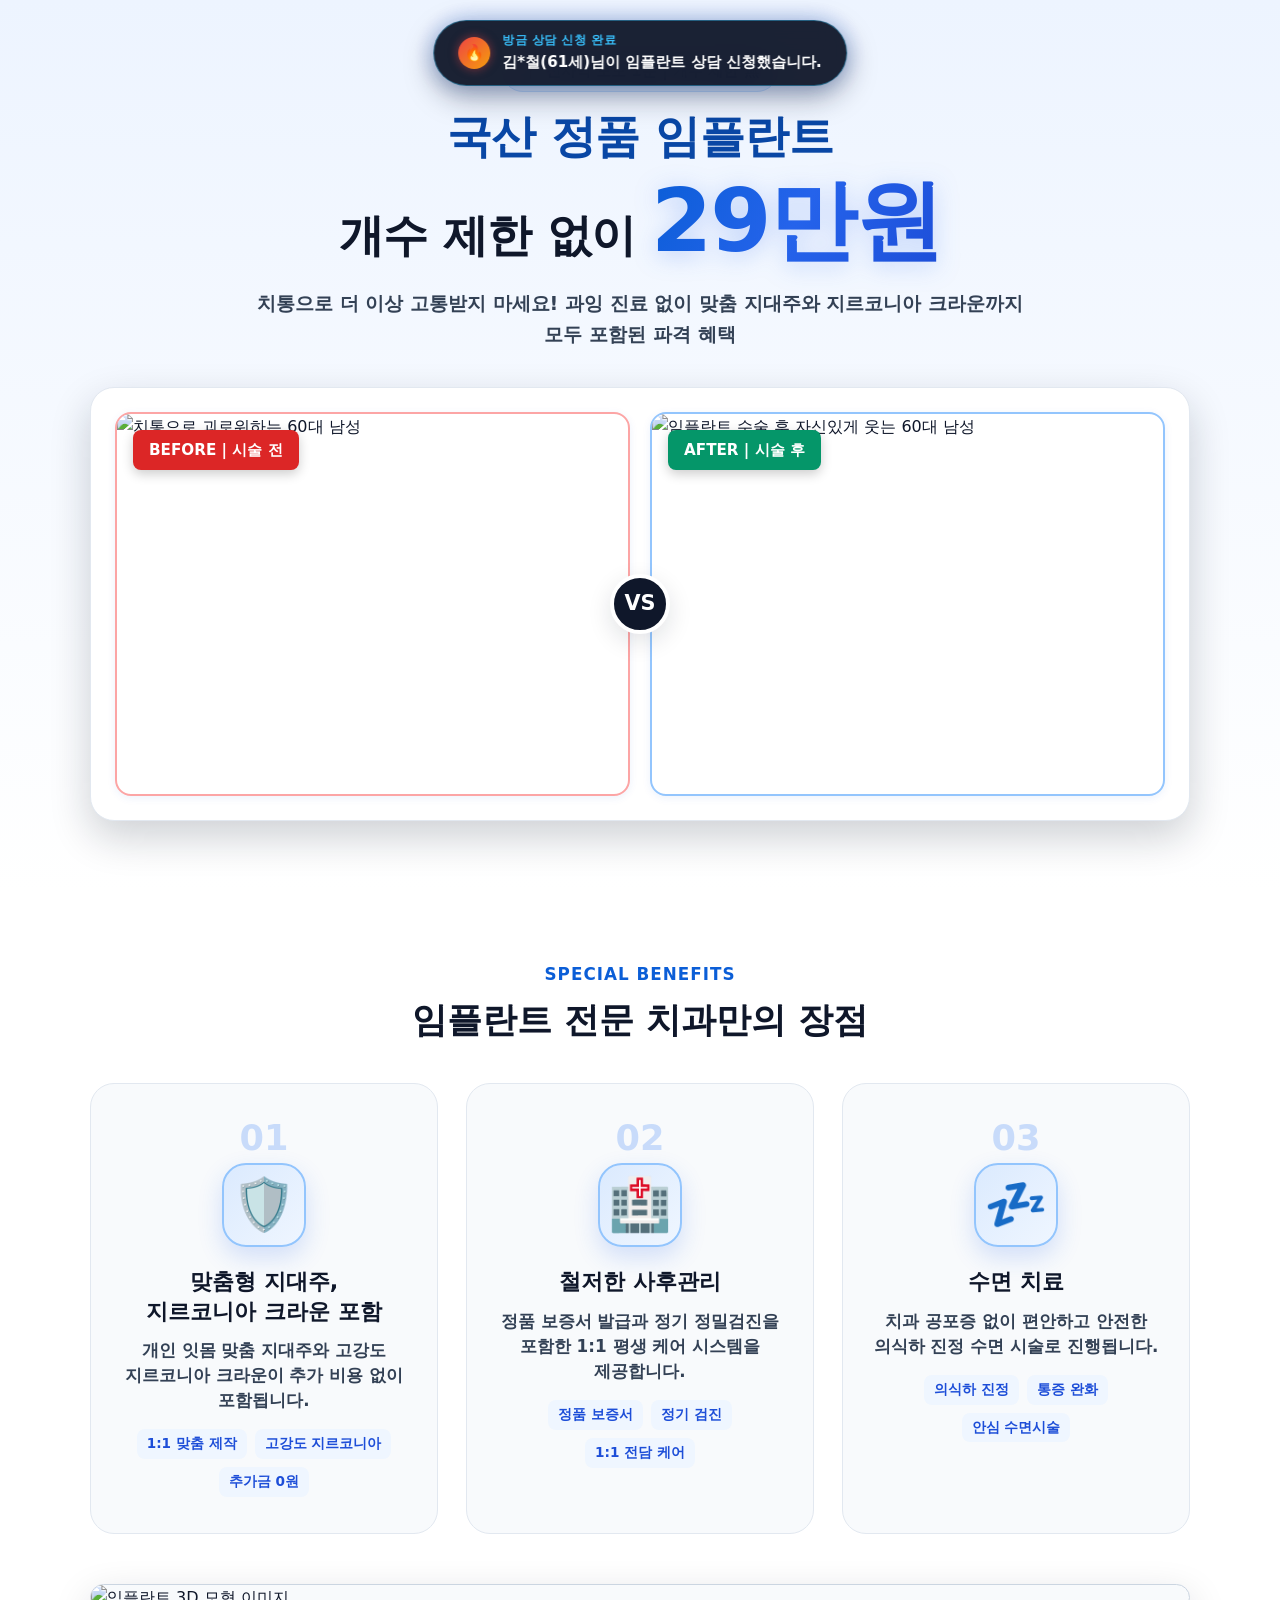
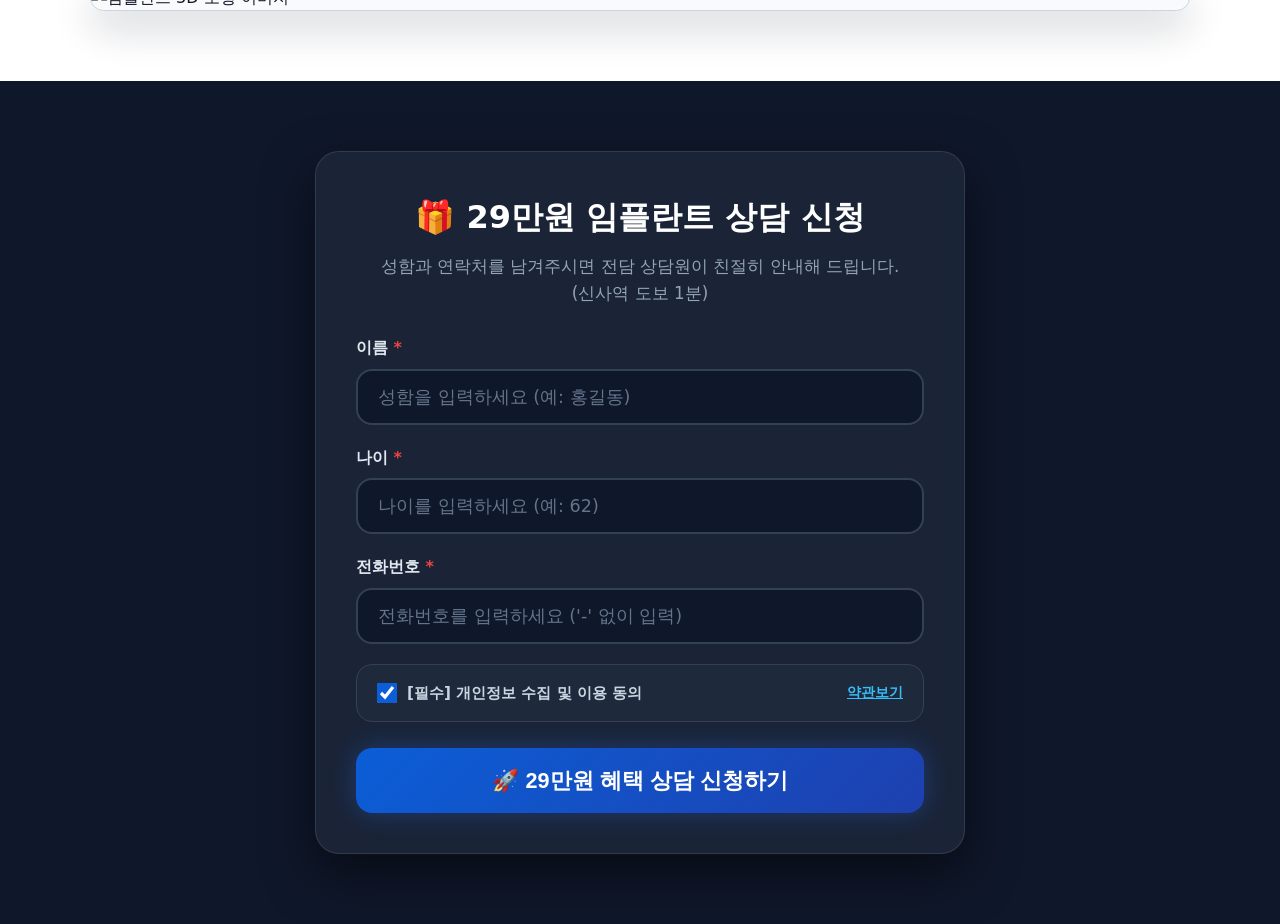
==== kdental/index.html @ 8c5d3102 "Add files via upload" ====
<!DOCTYPE html>
<html lang="ko">
<head>
  <meta charset="UTF-8">
  <meta name="viewport" content="width=device-width, initial-scale=1.0">
  <meta name="description" content="국산 정품 임플란트 개수 제한 없이 29만원! 맞춤형 지대주, 지르코니아 크라운 포함, 철저한 사후관리, 수면 치료. 신사역 도보 1분 위치.">
  <title>국산 정품 임플란트 29만원 | 신사역 도보 1분</title>
  <link rel="stylesheet" href="styles.css">
</head>
<body>

  <!-- Floating Real-time Rolling Toast Notification (3초마다 롤링) -->
  <div class="rolling-toast-popup" id="rollingToast">
    <div class="rolling-toast-icon">🔥</div>
    <div class="rolling-toast-info">
      <span class="rolling-toast-tag">방금 상담 신청 완료</span>
      <span class="rolling-toast-msg" id="rollingToastText">김*철(61세)님이 임플란트 상담 신청했습니다.</span>
    </div>
  </div>

  <!-- Hero Section -->
  <section class="hero-section" style="padding-top: 50px;">
    <div class="container">
      <div class="hero-header">
        <span class="hero-sub-badge">📍 신사역 도보 1분 | 개수 제한 無</span>
        <h1 class="hero-title">
          <strong class="highlight-bold">국산 정품 임플란트</strong><br>
          개수 제한 없이 <span class="price-highlight-massive">29만원</span>
        </h1>
        <p class="hero-desc">
          치통으로 더 이상 고통받지 마세요! 과잉 진료 없이 <strong>맞춤 지대주와 지르코니아 크라운까지 모두 포함</strong>된 파격 혜택
        </p>
      </div>

      <!-- Hero Comparison Grid: Clean Images Without Text Overlay -->
      <div class="comparison-wrapper">
        <div class="comparison-grid">

          <!-- Left: Before Pain -->
          <div class="comparison-card card-before">
            <span class="comparison-tag tag-before">BEFORE | 시술 전</span>
            <img src="assets/toothache.jpg" alt="치통으로 괴로워하는 60대 남성">
          </div>

          <div class="vs-badge">VS</div>

          <!-- Right: After Smile -->
          <div class="comparison-card card-after">
            <span class="comparison-tag tag-after">AFTER | 시술 후</span>
            <img src="assets/smiling.jpg" alt="임플란트 수술 후 자신있게 웃는 60대 남성">
          </div>

        </div>
      </div>
    </div>
  </section>

  <!-- Body Section: Core Pillars (Center Aligned) -->
  <section class="features-section">
    <div class="container">
      <div class="section-header">
        <p class="section-subtitle">SPECIAL BENEFITS</p>
        <h2 class="section-title">임플란트 전문 치과만의 장점</h2>
      </div>

      <div class="features-grid">

        <!-- Core 1 -->
        <div class="feature-card center-aligned">
          <div class="feature-number">01</div>
          <div class="feature-icon prominent-icon">🛡️</div>
          <h3 class="feature-title">맞춤형 지대주,<br>지르코니아 크라운 포함</h3>
          <p class="feature-desc">
            개인 잇몸 맞춤 지대주와 고강도 지르코니아 크라운이 추가 비용 없이 포함됩니다.
          </p>
          <div class="feature-tag-list center-tags">
            <span class="feature-tag">1:1 맞춤 제작</span>
            <span class="feature-tag">고강도 지르코니아</span>
            <span class="feature-tag">추가금 0원</span>
          </div>
        </div>

        <!-- Core 2 -->
        <div class="feature-card center-aligned">
          <div class="feature-number">02</div>
          <div class="feature-icon prominent-icon">🏥</div>
          <h3 class="feature-title">철저한 사후관리</h3>
          <p class="feature-desc">
            정품 보증서 발급과 정기 정밀검진을 포함한 1:1 평생 케어 시스템을 제공합니다.
          </p>
          <div class="feature-tag-list center-tags">
            <span class="feature-tag">정품 보증서</span>
            <span class="feature-tag">정기 검진</span>
            <span class="feature-tag">1:1 전담 케어</span>
          </div>
        </div>

        <!-- Core 3 -->
        <div class="feature-card center-aligned">
          <div class="feature-number">03</div>
          <div class="feature-icon prominent-icon">💤</div>
          <h3 class="feature-title">수면 치료</h3>
          <p class="feature-desc">
            치과 공포증 없이 편안하고 안전한 의식하 진정 수면 시술로 진행됩니다.
          </p>
          <div class="feature-tag-list center-tags">
            <span class="feature-tag">의식하 진정</span>
            <span class="feature-tag">통증 완화</span>
            <span class="feature-tag">안심 수면시술</span>
          </div>
        </div>

      </div>

      <!-- Pure Image Only Showcase -->
      <div class="clean-image-container">
        <img src="assets/clean_implant_3d_render.jpg" alt="임플란트 3D 모형 이미지">
      </div>

    </div>
  </section>

  <!-- Customer DB Lead Form Section -->
  <section class="form-section" id="dbFormSection">
    <div class="container">
      <div class="form-container">
        <div class="form-header">
          <h2 class="form-title">🎁 29만원 임플란트 상담 신청</h2>
          <p class="form-subtitle">성함과 연락처를 남겨주시면 전담 상담원이 친절히 안내해 드립니다. (신사역 도보 1분)</p>
        </div>

        <form id="implantDbForm">
          <!-- Name -->
          <div class="form-group">
            <label for="userName" class="form-label">이름 <span style="color: #ef4444;">*</span></label>
            <input type="text" id="userName" class="form-input" placeholder="성함을 입력하세요 (예: 홍길동)" required>
          </div>

          <!-- Age -->
          <div class="form-group">
            <label for="userAge" class="form-label">나이 <span style="color: #ef4444;">*</span></label>
            <input type="number" id="userAge" class="form-input" placeholder="나이를 입력하세요 (예: 62)" min="18" max="120" required>
          </div>

          <!-- Phone Number -->
          <div class="form-group">
            <label for="userPhone" class="form-label">전화번호 <span style="color: #ef4444;">*</span></label>
            <input type="tel" id="userPhone" class="form-input" placeholder="전화번호를 입력하세요 ('-' 없이 입력)" required>
          </div>

          <!-- Personal Data Agreement Checkbox -->
          <div class="agreement-box">
            <label class="checkbox-label">
              <input type="checkbox" id="agreeTerms" required checked>
              <span>[필수] 개인정보 수집 및 이용 동의</span>
            </label>
            <button type="button" class="btn-terms-view" id="btnTermsView">약관보기</button>
          </div>

          <!-- Submit Button -->
          <button type="submit" class="btn-submit-form">
            🚀 29만원 혜택 상담 신청하기
          </button>
        </form>
      </div>
    </div>
  </section>

  <!-- Privacy Policy Terms Modal -->
  <div class="modal-overlay" id="termsModal">
    <div class="modal-card">
      <button class="btn-close-modal" id="btnCloseTerms">&times;</button>
      <h3 class="modal-title">개인정보 수집 및 이용 동의 안내</h3>
      <div class="modal-body">
        <p><strong>1. 수집하는 개인정보 항목</strong></p>
        <p>- 필수항목: 이름, 나이, 전화번호</p>
        <br>
        <p><strong>2. 개인정보의 수집 및 이용목적</strong></p>
        <p>- 임플란트 혜택 이벤트 상담 신청 및 예약 안내, 전화 및 문자(SMS)를 통한 맞춤형 진료 정보 제공</p>
        <br>
        <p><strong>3. 개인정보의 보유 및 이용기간</strong></p>
        <p>- 수집일로부터 1년 또는 이용자의 동의 철회 요청 시까지 즉시 파기합니다.</p>
        <br>
        <p><strong>4. 동의 거부 권리 안내</strong></p>
        <p>- 이용자는 개인정보 수집 및 이용 동의를 거부할 권리가 있으나, 거부 시 혜택 상담 신청 및 안내 서비스 이용이 제한될 수 있습니다.</p>
      </div>
    </div>
  </div>

  <!-- Success Confirmation Modal -->
  <div class="modal-overlay" id="successModal">
    <div class="modal-card" style="text-align: center;">
      <button class="btn-close-modal" id="btnCloseSuccess">&times;</button>
      <div class="success-icon">✓</div>
      <h3 class="modal-title"><span id="applicantNameDisplay">고객</span>님, 상담 신청이 완료되었습니다!</h3>
      <p style="font-size: 1rem; color: var(--slate-700); line-height: 1.6; margin-top: 10px;">
        신사역 도보 1분 정품 임플란트 <strong>29만원 혜택 대상자</strong>로 정상 접수되었습니다.<br>
        전담 상담원이 확인 후 빠른 시간 내 연락드리겠습니다.
      </p>
      <button class="btn-submit-form" style="margin-top: 24px; width: 100%; font-size: 1.1rem; padding: 14px;" onclick="document.getElementById('successModal').classList.remove('active')">
        확인
      </button>
    </div>
  </div>

  <script src="script.js"></script>
</body>
</html>
---- kdental/styles.css ----
/* ==========================================================================
   Dental Implant DB Landing Page - Design System & Custom Styles
   Key Color: Medical Trust Blue (#0B5ED7 / #1E40AF)
   ========================================================================== */

@import url('https://cdn.jsdelivr.net/gh/orioncactus/pretendard/dist/web/static/pretendard.css');

:root {
  --primary: #0b5ed7;
  --primary-dark: #0947a5;
  --primary-light: #e8f2ff;
  --primary-gradient: linear-gradient(135deg, #0b5ed7 0%, #1e40af 100%);
  --accent-gold: #f59e0b;
  --accent-red: #ef4444;
  --accent-emerald: #10b981;
  --dark-navy: #0f172a;
  --slate-700: #334155;
  --slate-500: #64748b;
  --slate-100: #f1f5f9;
  --bg-light: #f8fafc;
  --white: #ffffff;
  
  --shadow-sm: 0 2px 8px rgba(11, 94, 215, 0.08);
  --shadow-md: 0 8px 24px rgba(15, 23, 42, 0.12);
  --shadow-lg: 0 16px 40px rgba(15, 23, 42, 0.2);
  --shadow-glow: 0 0 25px rgba(37, 99, 235, 0.35);

  --radius-sm: 8px;
  --radius-md: 16px;
  --radius-lg: 24px;
  --radius-pill: 9999px;

  --font-family: 'Pretendard', -apple-system, BlinkMacSystemFont, system-ui, Roboto, sans-serif;
}

* {
  margin: 0;
  padding: 0;
  box-sizing: border-box;
}

html {
  scroll-behavior: smooth;
  font-family: var(--font-family);
  background-color: var(--bg-light);
  color: var(--dark-navy);
  line-height: 1.6;
}

body {
  overflow-x: hidden;
  padding-bottom: 0;
  /* 모바일 및 모든 해상도 한글 자동 단어 단위 줄맞춤 설정 */
  word-break: keep-all;
  overflow-wrap: break-word;
}

/* 모든 텍스트 요소 자동 단어 단위 줄바꿈 적용 */
h1, h2, h3, h4, h5, h6, p, span, label, button, a, div {
  word-break: keep-all;
  overflow-wrap: break-word;
}

/* Typography Helpers */
.highlight-bold {
  font-weight: 800;
  color: var(--primary-dark);
  display: inline-block;
}

.text-accent-blue {
  color: #2563eb;
  font-weight: 800;
}

.text-gold {
  color: var(--accent-gold);
  font-weight: 800;
}

.text-white {
  color: var(--white);
}

/* Floating Real-time Rolling Toast Notification (3초 롤링) */
.rolling-toast-popup {
  position: fixed;
  top: 20px;
  left: 50%;
  transform: translateX(-50%) translateY(-20px);
  z-index: 2000;
  background: rgba(15, 23, 42, 0.95);
  backdrop-filter: blur(12px);
  border: 1px solid rgba(56, 189, 248, 0.4);
  color: white;
  border-radius: var(--radius-pill);
  padding: 10px 24px;
  display: flex;
  align-items: center;
  gap: 12px;
  box-shadow: 0 10px 30px rgba(15, 23, 42, 0.4), 0 0 20px rgba(37, 99, 235, 0.3);
  opacity: 0;
  pointer-events: none;
  transition: all 0.4s cubic-bezier(0.16, 1, 0.3, 1);
  width: max-content;
  max-width: 92vw;
}

.rolling-toast-popup.active {
  opacity: 1;
  transform: translateX(-50%) translateY(0);
}

.rolling-toast-icon {
  width: 32px;
  height: 32px;
  background: linear-gradient(135deg, #ef4444, #f59e0b);
  border-radius: 50%;
  display: flex;
  align-items: center;
  justify-content: center;
  font-size: 1rem;
  flex-shrink: 0;
  box-shadow: 0 0 10px rgba(239, 68, 68, 0.5);
}

.rolling-toast-info {
  display: flex;
  flex-direction: column;
}

.rolling-toast-tag {
  font-size: 0.75rem;
  font-weight: 800;
  color: #38bdf8;
  text-transform: uppercase;
  letter-spacing: 0.5px;
}

.rolling-toast-msg {
  font-size: 0.95rem;
  font-weight: 700;
  color: #ffffff;
  white-space: nowrap;
  overflow: hidden;
  text-overflow: ellipsis;
}

/* Hero Section */
.hero-section {
  background: linear-gradient(180deg, #edf4ff 0%, #ffffff 100%);
  padding: 40px 20px 60px;
  position: relative;
}

.container {
  max-width: 1100px;
  margin: 0 auto;
}

.hero-header {
  text-align: center;
  margin-bottom: 36px;
}

.hero-sub-badge {
  display: inline-block;
  background: #dbeafe;
  color: #1e40af;
  font-size: 0.95rem;
  font-weight: 800;
  padding: 8px 18px;
  border-radius: var(--radius-pill);
  margin-bottom: 16px;
  border: 1px solid #bfdbfe;
  word-break: keep-all;
}

.hero-title {
  font-size: 2.8rem;
  font-weight: 900;
  line-height: 1.3;
  color: var(--dark-navy);
  letter-spacing: -0.5px;
  margin-bottom: 20px;
  word-break: keep-all;
}

.hero-title .price-highlight-massive {
  color: #0b5ed7;
  font-size: 5.5rem;
  font-weight: 900;
  background: linear-gradient(120deg, #0b5ed7 0%, #2563eb 50%, #1d4ed8 100%);
  -webkit-background-clip: text;
  -webkit-text-fill-color: transparent;
  display: inline-block;
  letter-spacing: -2px;
  line-height: 1.1;
  margin-top: 6px;
  filter: drop-shadow(0 4px 12px rgba(37, 99, 235, 0.25));
}

.hero-desc {
  font-size: 1.2rem;
  color: var(--slate-700);
  font-weight: 600;
  max-width: 780px;
  margin: 0 auto 30px;
  word-break: keep-all;
  line-height: 1.6;
}

/* Hero Comparison Visual (Side by Side) */
.comparison-wrapper {
  margin: 30px 0 10px;
  background: var(--white);
  border-radius: var(--radius-lg);
  padding: 24px;
  box-shadow: var(--shadow-lg);
  border: 1px solid #e2e8f0;
}

.comparison-grid {
  display: grid;
  grid-template-columns: 1fr 1fr;
  gap: 20px;
  position: relative;
}

.comparison-card {
  position: relative;
  border-radius: var(--radius-md);
  overflow: hidden;
  box-shadow: var(--shadow-sm);
  border: 2px solid transparent;
  transition: all 0.3s ease;
}

.card-before {
  border-color: #fca5a5;
}

.card-after {
  border-color: #93c5fd;
}

.comparison-card img {
  width: 100%;
  height: 380px;
  object-fit: cover;
  display: block;
}

.comparison-tag {
  position: absolute;
  top: 16px;
  left: 16px;
  padding: 8px 16px;
  font-size: 0.95rem;
  font-weight: 900;
  border-radius: var(--radius-sm);
  color: white;
  z-index: 2;
  box-shadow: 0 4px 12px rgba(0, 0, 0, 0.2);
}

.tag-before {
  background: #dc2626;
}

.tag-after {
  background: #059669;
}

.vs-badge {
  position: absolute;
  top: 50%;
  left: 50%;
  transform: translate(-50%, -50%);
  width: 60px;
  height: 60px;
  background: #0f172a;
  color: #ffffff;
  border: 4px solid #ffffff;
  border-radius: 50%;
  display: flex;
  align-items: center;
  justify-content: center;
  font-size: 1.3rem;
  font-weight: 900;
  box-shadow: var(--shadow-md);
  z-index: 10;
}

/* Section Title Styling */
.section-header {
  text-align: center;
  margin-bottom: 40px;
}

.section-subtitle {
  color: var(--primary);
  font-weight: 800;
  font-size: 1.05rem;
  text-transform: uppercase;
  letter-spacing: 1px;
  margin-bottom: 8px;
}

.section-title {
  font-size: 2.2rem;
  font-weight: 900;
  color: var(--dark-navy);
  line-height: 1.35;
  word-break: keep-all;
}

/* Body Section - Core Pillars */
.features-section {
  padding: 70px 20px;
  background: #ffffff;
}

.features-grid {
  display: grid;
  grid-template-columns: repeat(3, 1fr);
  gap: 28px;
}

.feature-card {
  background: #f8fafc;
  border: 1px solid #e2e8f0;
  border-radius: var(--radius-lg);
  padding: 36px 28px;
  transition: all 0.3s ease;
  position: relative;
  overflow: hidden;
}

.feature-card.center-aligned {
  text-align: center;
  display: flex;
  flex-direction: column;
  align-items: center;
}

.feature-card::before {
  content: '';
  position: absolute;
  top: 0;
  left: 0;
  width: 100%;
  height: 6px;
  background: var(--primary-gradient);
  opacity: 0;
  transition: opacity 0.3s ease;
}

.feature-card:hover {
  transform: translateY(-6px);
  box-shadow: var(--shadow-md);
  background: #ffffff;
  border-color: #bfdbfe;
}

.feature-card:hover::before {
  opacity: 1;
}

.feature-number {
  font-size: 2.2rem;
  font-weight: 900;
  color: #3b82f6;
  opacity: 0.25;
  margin-bottom: 8px;
  line-height: 1;
}

/* Enlarged High-Visibility Icon Badge (Centered) */
.prominent-icon {
  width: 84px;
  height: 84px;
  background: linear-gradient(135deg, #dbeafe 0%, #eff6ff 100%);
  border: 2px solid #93c5fd;
  border-radius: 24px;
  display: flex;
  align-items: center;
  justify-content: center;
  color: var(--primary);
  font-size: 3.2rem;
  margin: 0 auto 20px;
  box-shadow: 0 10px 24px rgba(37, 99, 235, 0.18);
  transition: transform 0.3s ease;
}

.feature-card:hover .prominent-icon {
  transform: scale(1.1) rotate(4deg);
  background: var(--primary-gradient);
  color: white;
  border-color: transparent;
}

.feature-title {
  font-size: 1.4rem;
  font-weight: 900;
  color: var(--dark-navy);
  margin-bottom: 12px;
  line-height: 1.3;
  word-break: keep-all;
}

.feature-desc {
  font-size: 1.05rem;
  color: var(--slate-700);
  line-height: 1.5;
  font-weight: 600;
  word-break: keep-all;
}

.feature-tag-list {
  margin-top: 16px;
  display: flex;
  flex-wrap: wrap;
  gap: 8px;
}

.feature-tag-list.center-tags {
  justify-content: center;
}

.feature-tag {
  background: #eff6ff;
  color: #1d4ed8;
  font-size: 0.85rem;
  font-weight: 700;
  padding: 4px 10px;
  border-radius: var(--radius-sm);
  word-break: keep-all;
}

/* Pure Clean Image Container (No Text) */
.clean-image-container {
  margin-top: 50px;
  border-radius: var(--radius-lg);
  overflow: hidden;
  box-shadow: var(--shadow-lg);
  border: 1px solid #cbd5e1;
  background: #f8fafc;
  transition: transform 0.3s ease, box-shadow 0.3s ease;
}

.clean-image-container:hover {
  transform: translateY(-4px);
  box-shadow: 0 20px 40px rgba(15, 23, 42, 0.15);
}

.clean-image-container img {
  width: 100%;
  max-height: 480px;
  object-fit: cover;
  display: block;
}

/* DB Form Section */
.form-section {
  padding: 70px 20px;
  background: #0f172a;
  color: white;
  position: relative;
}

.form-container {
  max-width: 650px;
  margin: 0 auto;
  background: rgba(30, 41, 59, 0.8);
  border: 1px solid rgba(255, 255, 255, 0.1);
  border-radius: var(--radius-lg);
  padding: 40px;
  box-shadow: 0 20px 50px rgba(0, 0, 0, 0.5);
  backdrop-filter: blur(10px);
}

.form-header {
  text-align: center;
  margin-bottom: 28px;
}

.form-title {
  font-size: 2rem;
  font-weight: 900;
  color: #ffffff;
  margin-bottom: 10px;
  word-break: keep-all;
}

.form-subtitle {
  font-size: 1.05rem;
  color: #94a3b8;
  font-weight: 500;
  word-break: keep-all;
}

.form-group {
  margin-bottom: 20px;
}

.form-label {
  display: block;
  font-size: 1rem;
  font-weight: 800;
  color: #e2e8f0;
  margin-bottom: 8px;
}

.form-input {
  width: 100%;
  padding: 16px 20px;
  font-size: 1.1rem;
  font-family: inherit;
  border-radius: var(--radius-md);
  border: 2px solid #334155;
  background: #0f172a;
  color: white;
  transition: all 0.3s ease;
}

.form-input:focus {
  outline: none;
  border-color: #38bdf8;
  box-shadow: 0 0 15px rgba(56, 189, 248, 0.3);
}

.form-input::placeholder {
  color: #64748b;
}

/* Agreement Checkbox */
.agreement-box {
  background: #1e293b;
  border: 1px solid #334155;
  border-radius: var(--radius-md);
  padding: 16px 20px;
  margin-bottom: 26px;
  display: flex;
  align-items: center;
  justify-content: space-between;
}

.checkbox-label {
  display: flex;
  align-items: center;
  gap: 10px;
  font-size: 0.95rem;
  font-weight: 700;
  color: #cbd5e1;
  cursor: pointer;
  word-break: keep-all;
}

.checkbox-label input[type="checkbox"] {
  width: 20px;
  height: 20px;
  accent-color: var(--primary);
  cursor: pointer;
}

.btn-terms-view {
  background: none;
  border: none;
  color: #38bdf8;
  font-size: 0.85rem;
  font-weight: 700;
  text-decoration: underline;
  cursor: pointer;
  white-space: nowrap;
}

.btn-submit-form {
  width: 100%;
  background: var(--primary-gradient);
  color: white;
  font-size: 1.35rem;
  font-weight: 900;
  padding: 18px;
  border-radius: var(--radius-md);
  border: none;
  cursor: pointer;
  box-shadow: var(--shadow-glow);
  transition: all 0.3s ease;
  word-break: keep-all;
}

.btn-submit-form:hover {
  background: linear-gradient(135deg, #1d4ed8 0%, #1e3a8a 100%);
  transform: translateY(-2px);
}

/* Modal Popup */
.modal-overlay {
  position: fixed;
  top: 0;
  left: 0;
  right: 0;
  bottom: 0;
  background: rgba(0, 0, 0, 0.7);
  backdrop-filter: blur(5px);
  z-index: 1000;
  display: flex;
  align-items: center;
  justify-content: center;
  opacity: 0;
  pointer-events: none;
  transition: all 0.3s ease;
}

.modal-overlay.active {
  opacity: 1;
  pointer-events: auto;
}

.modal-card {
  background: white;
  width: 90%;
  max-width: 500px;
  border-radius: var(--radius-lg);
  padding: 32px;
  position: relative;
  box-shadow: var(--shadow-lg);
  transform: translateY(20px);
  transition: all 0.3s ease;
}

.modal-overlay.active .modal-card {
  transform: translateY(0);
}

.btn-close-modal {
  position: absolute;
  top: 16px;
  right: 16px;
  background: none;
  border: none;
  font-size: 1.5rem;
  color: #64748b;
  cursor: pointer;
}

.modal-title {
  font-size: 1.4rem;
  font-weight: 900;
  color: var(--dark-navy);
  margin-bottom: 12px;
  word-break: keep-all;
}

.modal-body {
  font-size: 0.95rem;
  color: var(--slate-700);
  line-height: 1.6;
  max-height: 350px;
  overflow-y: auto;
  word-break: keep-all;
}

/* Success Modal Details */
.success-icon {
  width: 64px;
  height: 64px;
  background: #d1fae5;
  color: #10b981;
  border-radius: 50%;
  display: flex;
  align-items: center;
  justify-content: center;
  font-size: 2rem;
  margin: 0 auto 16px;
}

/* Responsive Mobile Typography & Layout */
@media (max-width: 768px) {
  .hero-title {
    font-size: 1.8rem;
    line-height: 1.35;
  }
  .hero-title .price-highlight-massive {
    font-size: 3.3rem;
  }
  .hero-desc {
    font-size: 1.05rem;
  }
  .comparison-grid {
    grid-template-columns: 1fr;
  }
  .comparison-card img {
    height: 260px;
  }
  .features-grid {
    grid-template-columns: 1fr;
  }
  .form-container {
    padding: 22px 18px;
  }
  .rolling-toast-popup {
    font-size: 0.85rem;
    padding: 8px 16px;
    top: 12px;
  }
  .rolling-toast-msg {
    font-size: 0.85rem;
  }
}
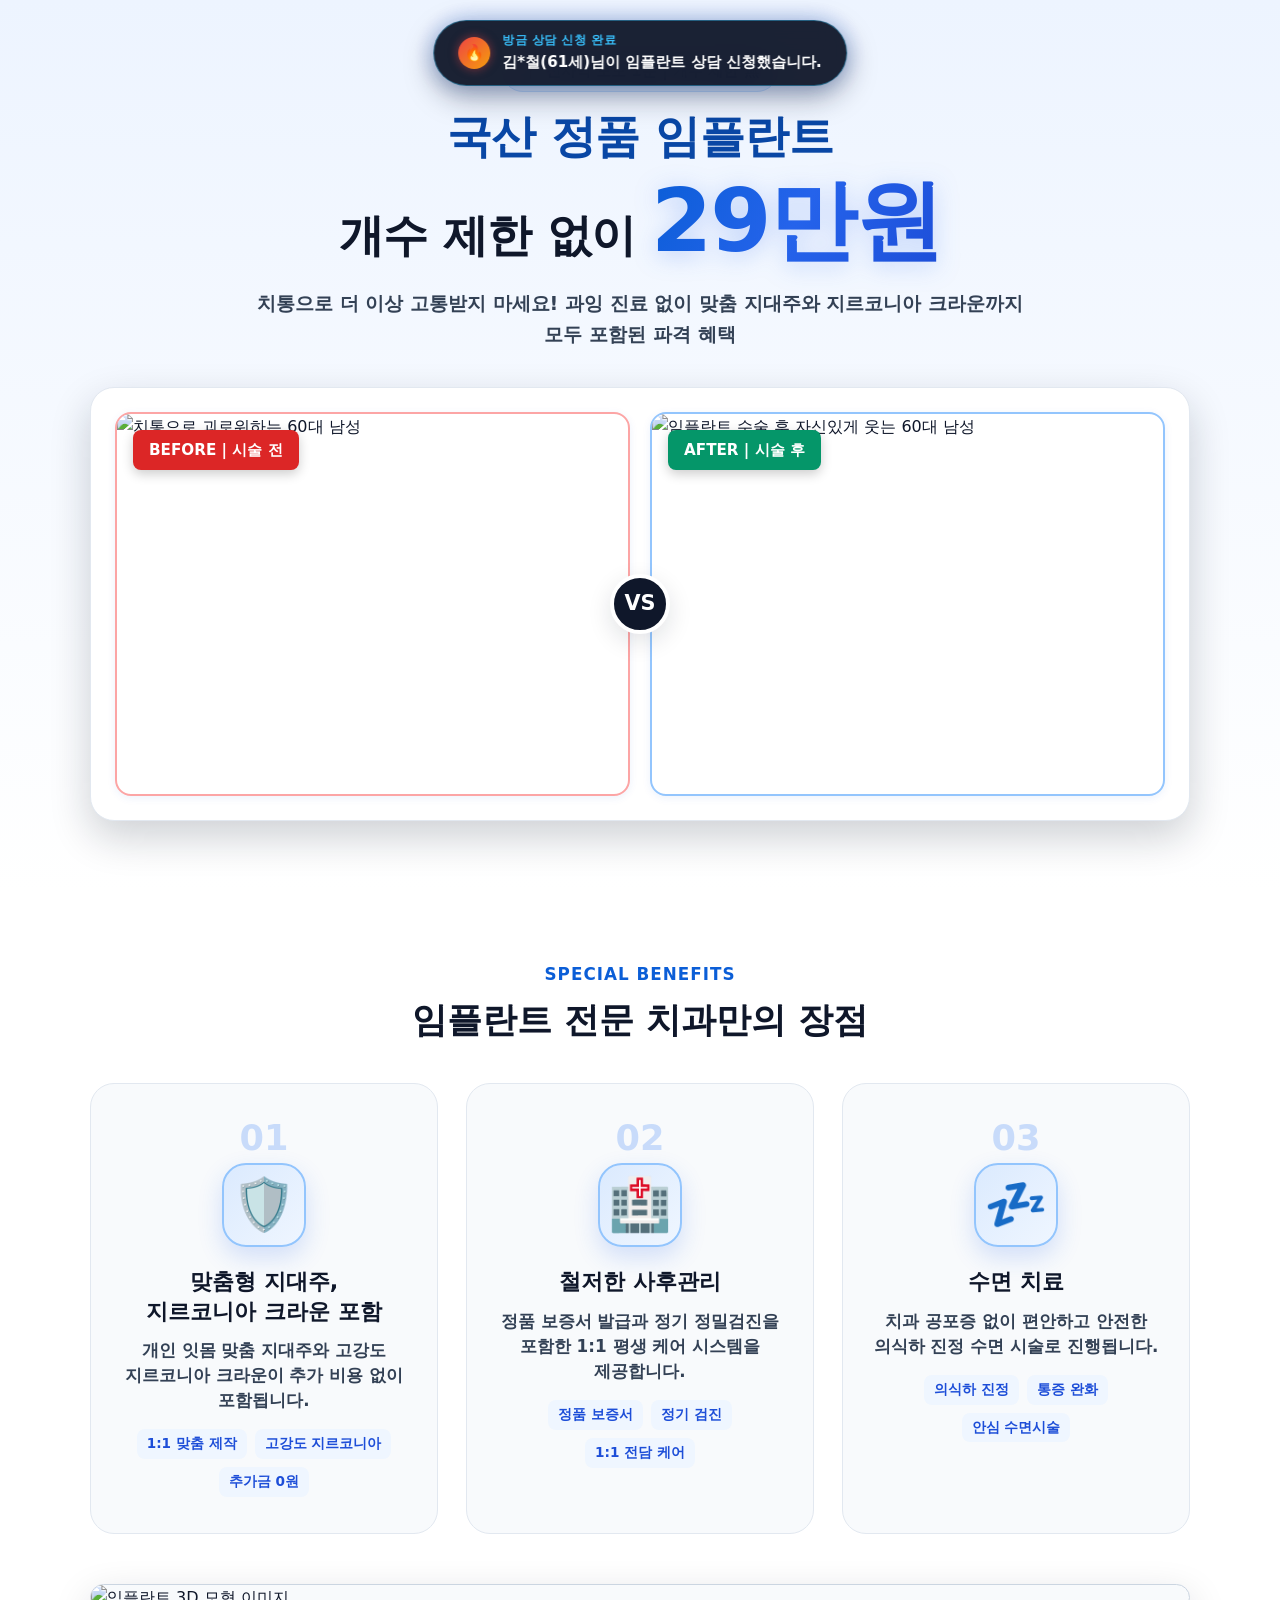
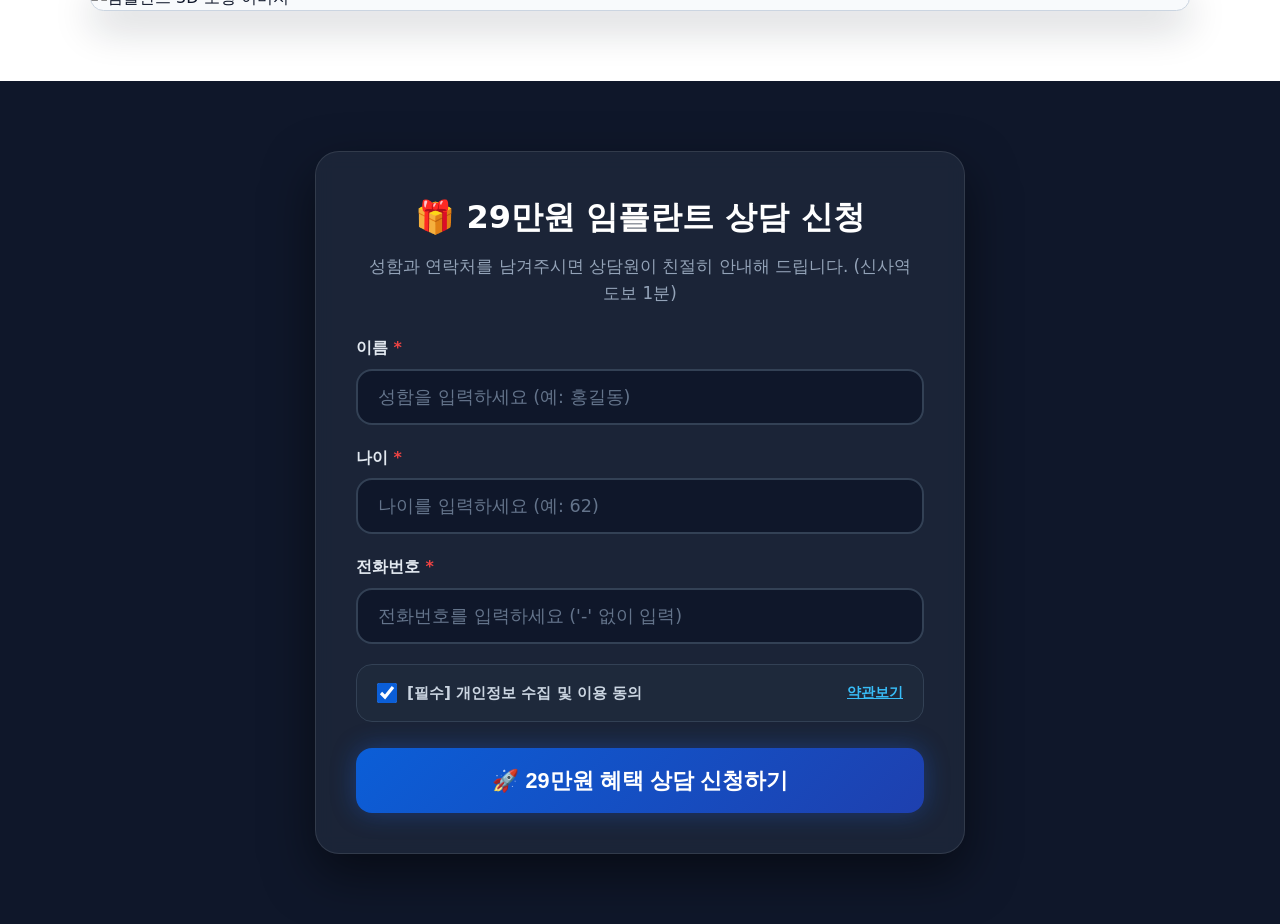
==== commit 024ff5ca: "Update index.html" ====
--- a/kdental/index.html
+++ b/kdental/index.html
@@ -126,26 +126,26 @@
       <div class="form-container">
         <div class="form-header">
           <h2 class="form-title">🎁 29만원 임플란트 상담 신청</h2>
-          <p class="form-subtitle">성함과 연락처를 남겨주시면 전담 상담원이 친절히 안내해 드립니다. (신사역 도보 1분)</p>
+          <p class="form-subtitle">성함과 연락처를 남겨주시면 상담원이 친절히 안내해 드립니다. (신사역 도보 1분)</p>
         </div>
 
-        <form id="implantDbForm">
+        <form id="implantDbForm" action="https://kdental.app.n8n.cloud/webhook/9eaf1429-3c7f-4d45-ad7f-b12c00de3d95" method="POST">
           <!-- Name -->
           <div class="form-group">
             <label for="userName" class="form-label">이름 <span style="color: #ef4444;">*</span></label>
-            <input type="text" id="userName" class="form-input" placeholder="성함을 입력하세요 (예: 홍길동)" required>
+            <input type="text" id="userName" name="userName" class="form-input" placeholder="성함을 입력하세요 (예: 홍길동)" required>
           </div>
 
           <!-- Age -->
           <div class="form-group">
             <label for="userAge" class="form-label">나이 <span style="color: #ef4444;">*</span></label>
-            <input type="number" id="userAge" class="form-input" placeholder="나이를 입력하세요 (예: 62)" min="18" max="120" required>
+            <input type="number" id="userAge" name="userAge" class="form-input" placeholder="나이를 입력하세요 (예: 62)" min="18" max="120" required>
           </div>
 
           <!-- Phone Number -->
           <div class="form-group">
             <label for="userPhone" class="form-label">전화번호 <span style="color: #ef4444;">*</span></label>
-            <input type="tel" id="userPhone" class="form-input" placeholder="전화번호를 입력하세요 ('-' 없이 입력)" required>
+            <input type="tel" id="userPhone" name="userPhone" class="form-input" placeholder="전화번호를 입력하세요 ('-' 없이 입력)" required>
           </div>
 
           <!-- Personal Data Agreement Checkbox -->
@@ -187,22 +187,7 @@
     </div>
   </div>
 
-  <!-- Success Confirmation Modal -->
-  <div class="modal-overlay" id="successModal">
-    <div class="modal-card" style="text-align: center;">
-      <button class="btn-close-modal" id="btnCloseSuccess">&times;</button>
-      <div class="success-icon">✓</div>
-      <h3 class="modal-title"><span id="applicantNameDisplay">고객</span>님, 상담 신청이 완료되었습니다!</h3>
-      <p style="font-size: 1rem; color: var(--slate-700); line-height: 1.6; margin-top: 10px;">
-        신사역 도보 1분 정품 임플란트 <strong>29만원 혜택 대상자</strong>로 정상 접수되었습니다.<br>
-        전담 상담원이 확인 후 빠른 시간 내 연락드리겠습니다.
-      </p>
-      <button class="btn-submit-form" style="margin-top: 24px; width: 100%; font-size: 1.1rem; padding: 14px;" onclick="document.getElementById('successModal').classList.remove('active')">
-        확인
-      </button>
-    </div>
-  </div>
-
   <script src="script.js"></script>
 </body>
 </html>
+
